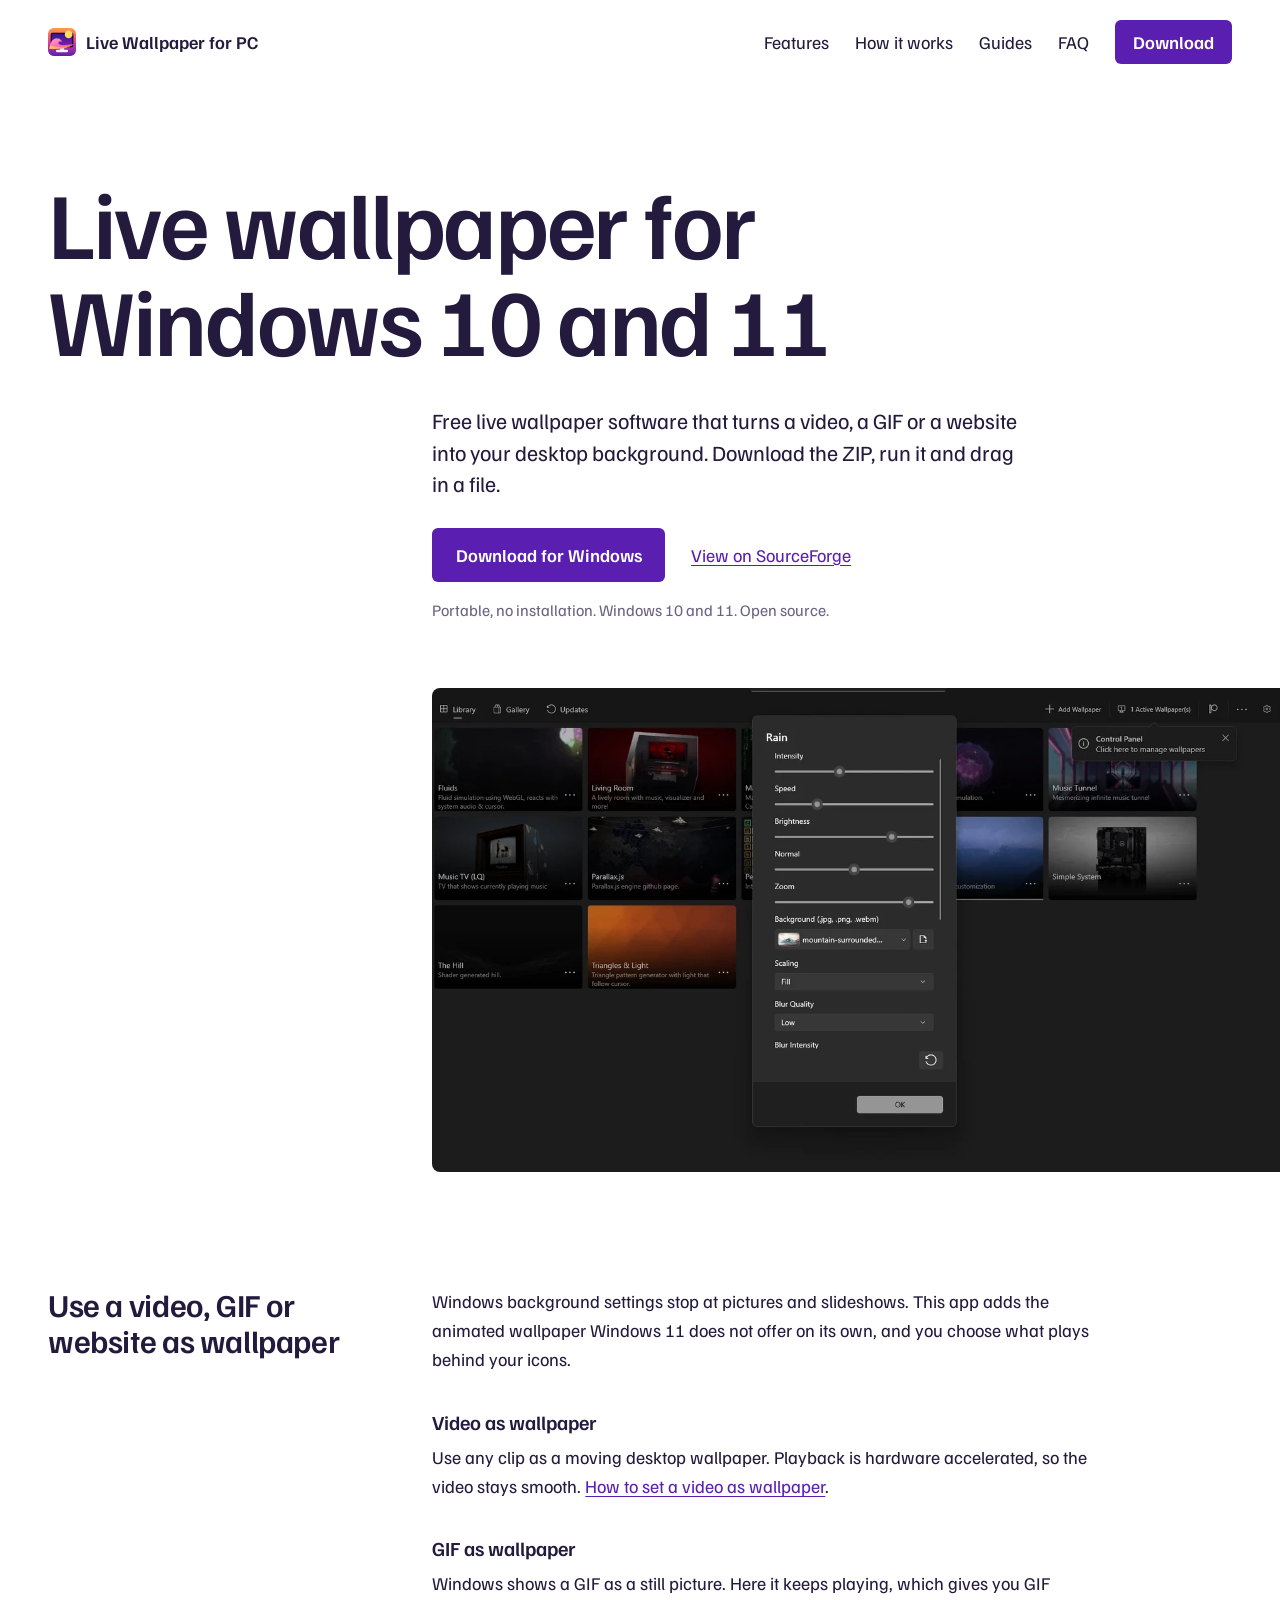
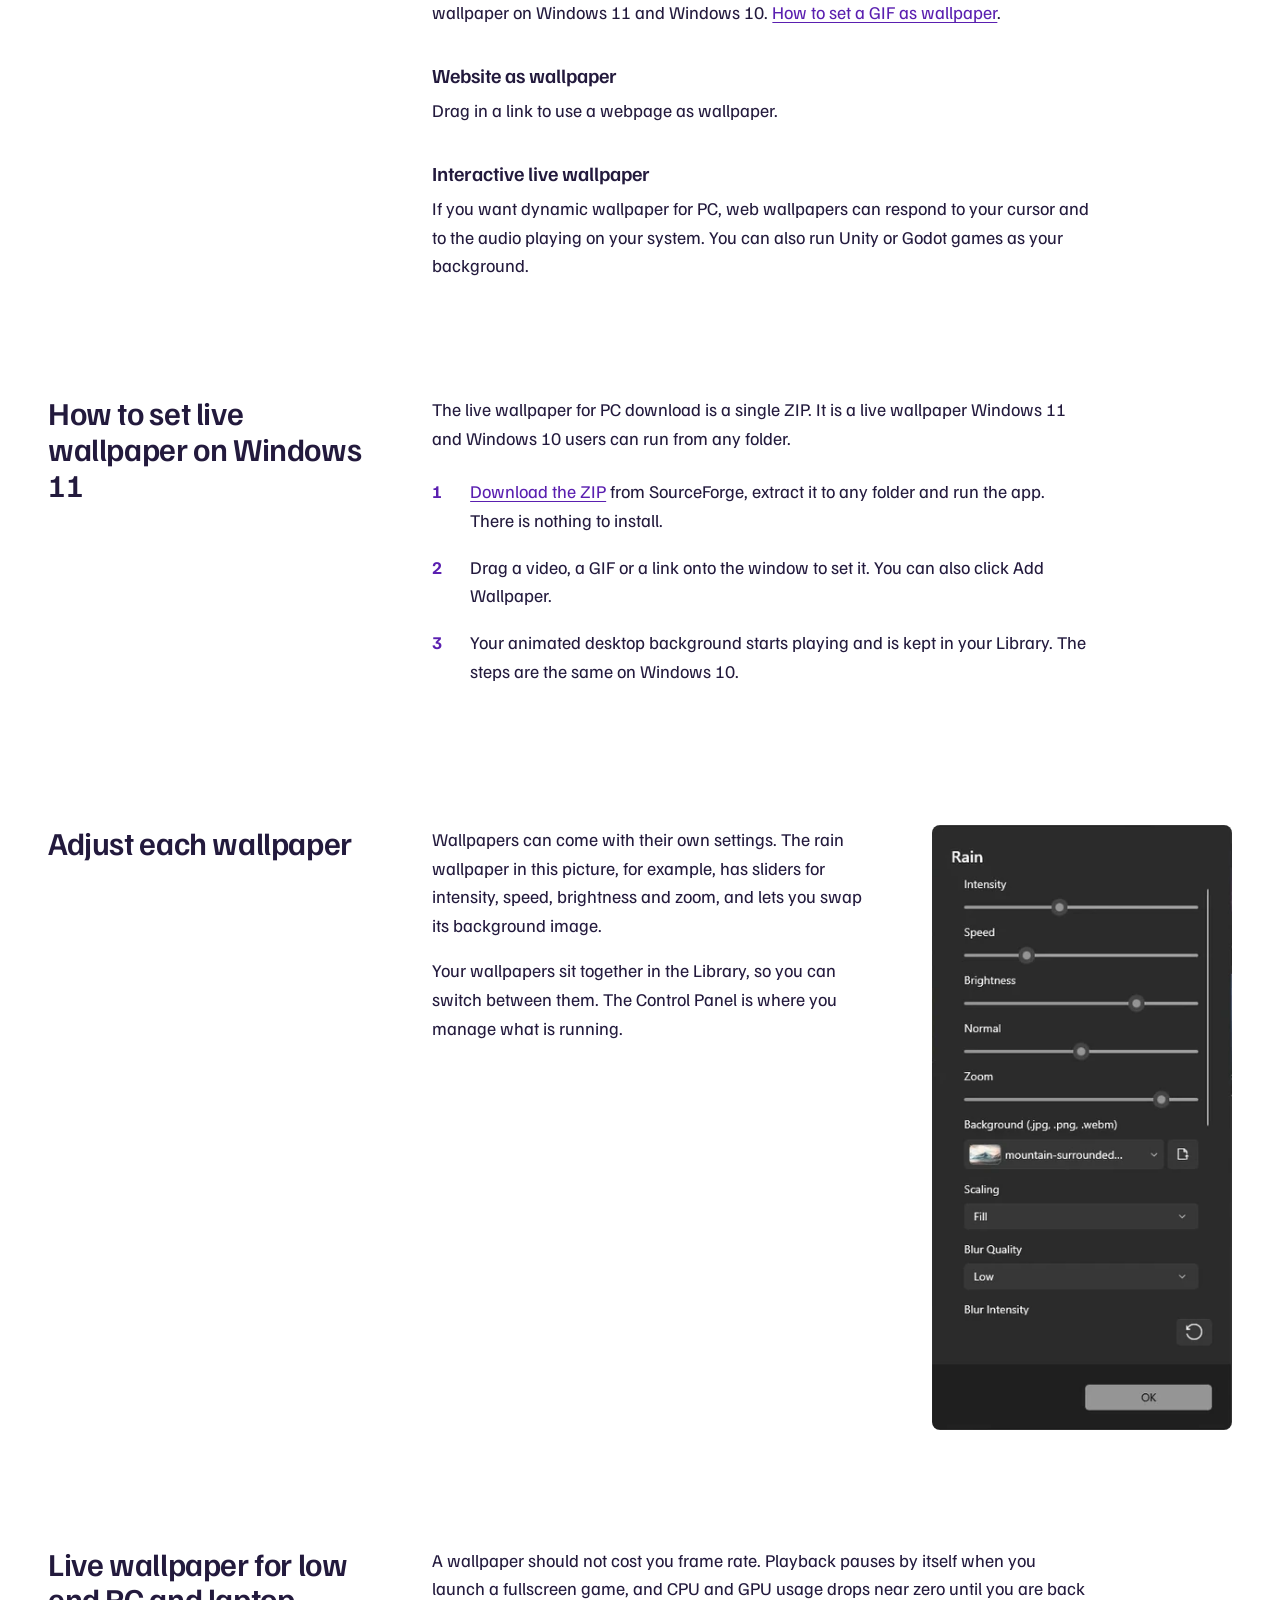
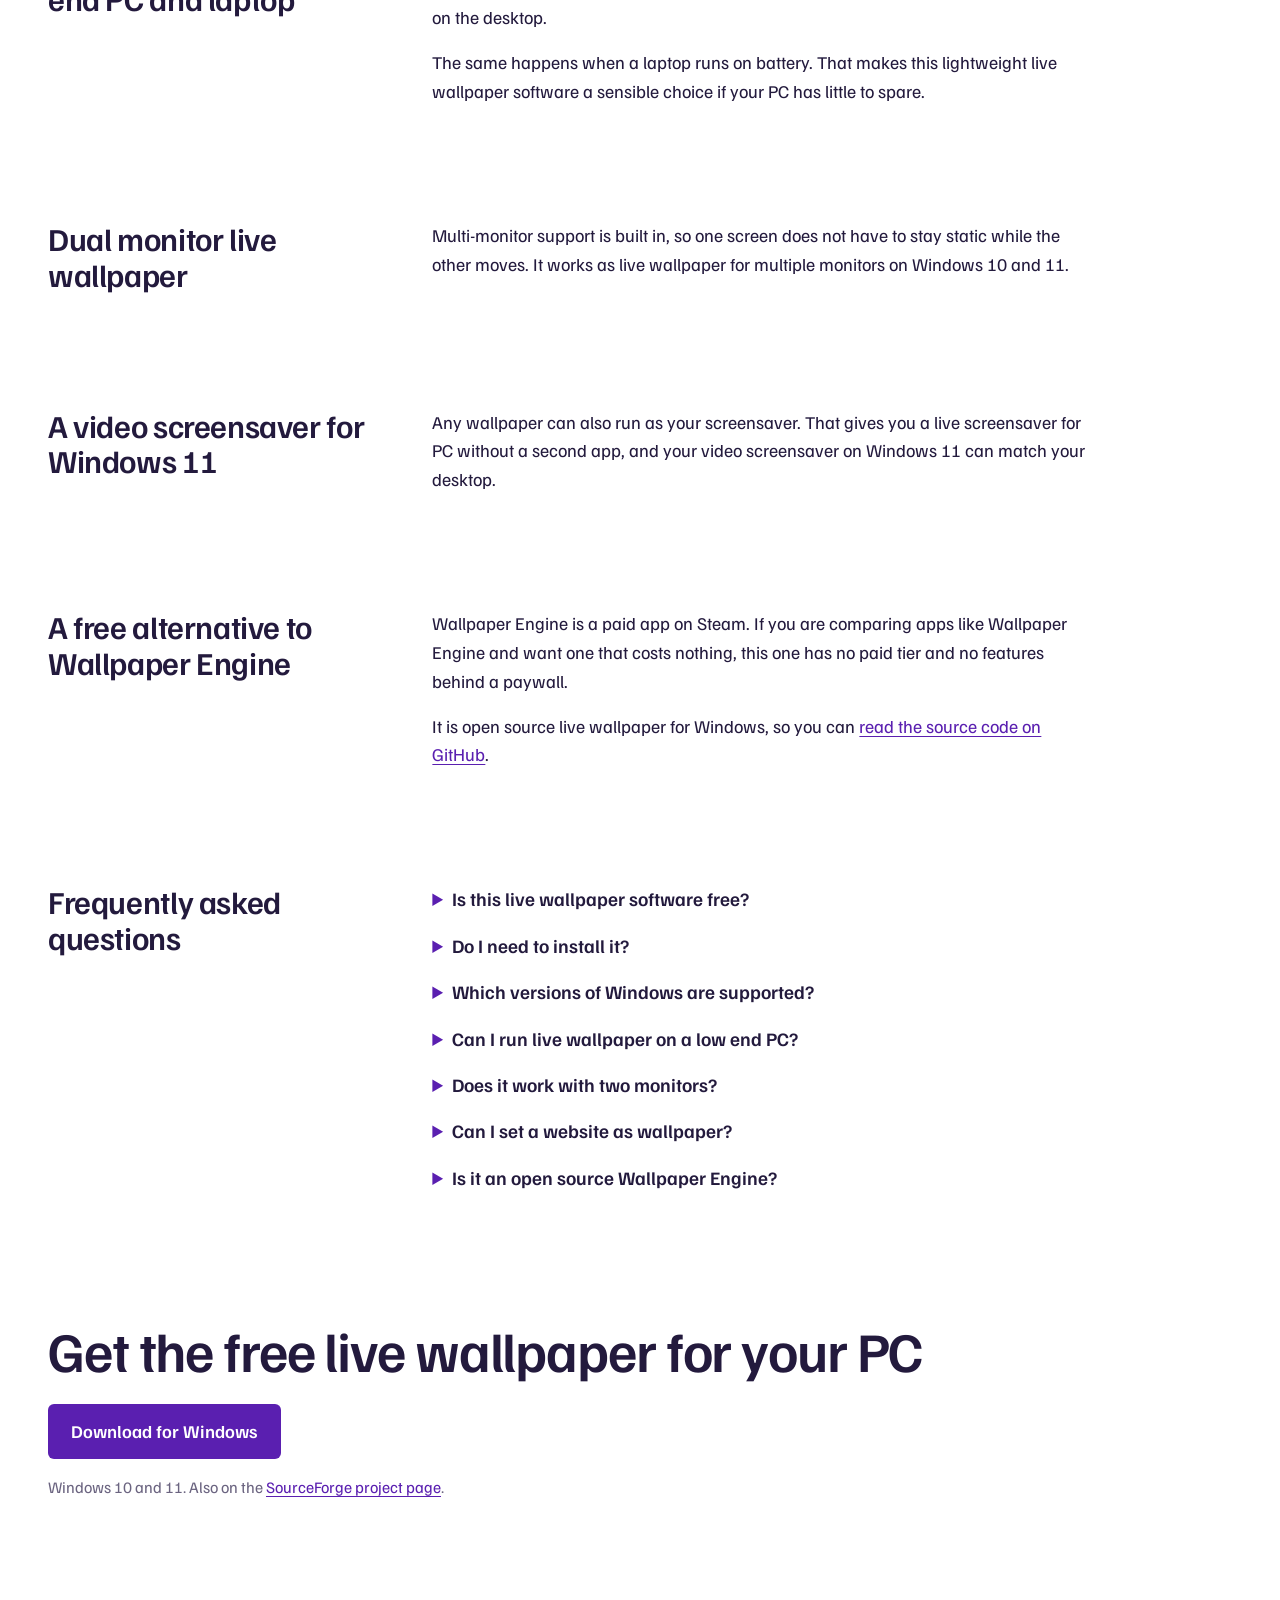
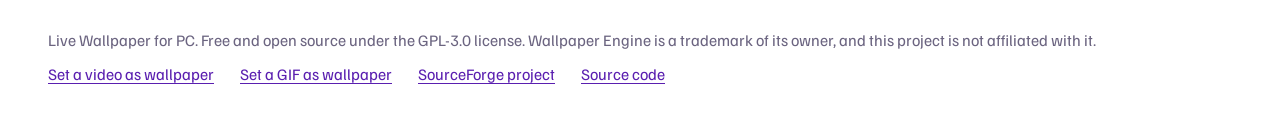
==== docs/index.html @ 4fd2136d "Add files via upload" ====
<!doctype html>
<html lang="en">
<head>
<meta charset="utf-8">
<meta name="viewport" content="width=device-width, initial-scale=1">
<title>Live Wallpaper for Windows 10 and 11: Free Download for PC</title>
<meta name="description" content="Free live wallpaper software for Windows 10 and 11. Set a video, GIF or website as wallpaper, with dual monitor support. Portable and open source.">
<meta name="robots" content="index, follow">
<link rel="canonical" href="https://GITHUB-USER.github.io/live-wallpaper-for-pc/">
<link rel="icon" type="image/png" sizes="32x32" href="assets/favicon-32.png">
<link rel="apple-touch-icon" href="assets/icon-256.png">
<meta property="og:type" content="website">
<meta property="og:site_name" content="Live Wallpaper for PC">
<meta property="og:title" content="Live Wallpaper for Windows 10 and 11: Free Download for PC">
<meta property="og:description" content="Free live wallpaper software for Windows 10 and 11. Set a video, GIF or website as wallpaper, with dual monitor support. Portable and open source.">
<meta property="og:url" content="https://GITHUB-USER.github.io/live-wallpaper-for-pc/">
<meta property="og:image" content="https://GITHUB-USER.github.io/live-wallpaper-for-pc/assets/og-image.png">
<meta property="og:image:width" content="1200">
<meta property="og:image:height" content="630">
<meta name="twitter:card" content="summary_large_image">
<link rel="preload" href="assets/fonts/familjen-grotesk.woff2" as="font" type="font/woff2" crossorigin>
<link rel="stylesheet" href="assets/style.css">
<script type="application/ld+json">{"@context": "https://schema.org", "@type": "WebSite", "name": "Live Wallpaper for PC", "url": "https://GITHUB-USER.github.io/live-wallpaper-for-pc/"}</script>
<script type="application/ld+json">{"@context": "https://schema.org", "@type": "SoftwareApplication", "name": "Live Wallpaper for PC", "url": "https://GITHUB-USER.github.io/live-wallpaper-for-pc/", "description": "Free live wallpaper software for Windows 10 and 11. Set a video, GIF or website as wallpaper, with dual monitor support. Portable and open source.", "applicationCategory": "DesktopEnhancementApplication", "operatingSystem": "Windows 10, Windows 11", "isAccessibleForFree": true, "license": "https://www.gnu.org/licenses/gpl-3.0.html", "downloadUrl": "https://sourceforge.net/projects/SOURCEFORGE-PROJECT/files/latest/download", "image": "https://GITHUB-USER.github.io/live-wallpaper-for-pc/assets/icon-512.png", "screenshot": "https://GITHUB-USER.github.io/live-wallpaper-for-pc/assets/screenshots/app-main.webp", "offers": {"@type": "Offer", "price": "0", "priceCurrency": "USD"}, "featureList": ["Set a video, GIF or webpage as wallpaper", "Interactive web wallpapers", "Unity and Godot games as a background", "Automatic pause in fullscreen games and on battery", "Multi-monitor support", "Use any wallpaper as a screensaver", "Portable, no installation"]}</script>
<script type="application/ld+json">{"@context": "https://schema.org", "@type": "FAQPage", "mainEntity": [{"@type": "Question", "name": "Is this live wallpaper software free?", "acceptedAnswer": {"@type": "Answer", "text": "Yes. It is free and open source under the GPL-3.0 license, with no features locked behind a paywall."}}, {"@type": "Question", "name": "Do I need to install it?", "acceptedAnswer": {"@type": "Answer", "text": "No. It is a portable app: download the ZIP, extract it and run the program."}}, {"@type": "Question", "name": "Which versions of Windows are supported?", "acceptedAnswer": {"@type": "Answer", "text": "Windows 10 and Windows 11. There is no Mac or Linux version."}}, {"@type": "Question", "name": "Can I run live wallpaper on a low end PC?", "acceptedAnswer": {"@type": "Answer", "text": "Playback pauses by itself during a fullscreen game or on battery, which keeps CPU and GPU usage near zero while you need the power for something else. Hardware-accelerated playback handles the rest of the time."}}, {"@type": "Question", "name": "Does it work with two monitors?", "acceptedAnswer": {"@type": "Answer", "text": "Yes. It has multi-monitor support, so it works as dual monitor live wallpaper."}}, {"@type": "Question", "name": "Can I set a website as wallpaper?", "acceptedAnswer": {"@type": "Answer", "text": "Yes. Drag a link onto the app, and the page becomes your background."}}, {"@type": "Question", "name": "Is it an open source Wallpaper Engine?", "acceptedAnswer": {"@type": "Answer", "text": "It is a separate open source project that covers the same idea: video, animated and interactive wallpaper on your desktop."}}]}</script>
</head>
<body>
<a class="skip" href="#main">Skip to content</a>
<header class="top"><div class="wrap">
<a class="brand" href="./"><img src="assets/icon-48.png" width="28" height="28" alt="">Live Wallpaper for PC</a>
<nav aria-label="Main">
<a href="#features">Features</a>
<a href="#how">How it works</a>
<a href="set-video-as-wallpaper/">Guides</a>
<a href="#faq">FAQ</a>
<a class="btn" href="https://sourceforge.net/projects/SOURCEFORGE-PROJECT/files/latest/download">Download</a>
</nav>
</div></header>
<main id="main">
<div class="hero">
<div class="wrap">
<h1>Live wallpaper for Windows 10 and 11</h1>
<div class="hero-text"><div>
<p class="lead">Free live wallpaper software that turns a video, a GIF or a website into your desktop background. Download the ZIP, run it and drag in a file.</p>
<p class="actions"><a class="btn" href="https://sourceforge.net/projects/SOURCEFORGE-PROJECT/files/latest/download">Download for Windows</a><a href="https://sourceforge.net/projects/SOURCEFORGE-PROJECT/">View on SourceForge</a></p>
<p class="note">Portable, no installation. Windows 10 and 11. Open source.</p>
</div></div>
</div>
<img class="shot" src="assets/screenshots/app-main.webp" width="1348" height="770" alt="Library screen of the live wallpaper software with wallpaper previews and the settings panel of a rain wallpaper">
</div>

<div class="wrap">
<section class="row" id="features">
<h2>Use a video, GIF or website as wallpaper</h2>
<div class="body">
<p>Windows background settings stop at pictures and slideshows. This app adds the animated wallpaper Windows 11 does not offer on its own, and you choose what plays behind your icons.</p>
<h3>Video as wallpaper</h3>
<p>Use any clip as a moving desktop wallpaper. Playback is hardware accelerated, so the video stays smooth. <a href="set-video-as-wallpaper/">How to set a video as wallpaper</a>.</p>
<h3>GIF as wallpaper</h3>
<p>Windows shows a GIF as a still picture. Here it keeps playing, which gives you GIF wallpaper on Windows 11 and Windows 10. <a href="set-gif-as-wallpaper/">How to set a GIF as wallpaper</a>.</p>
<h3>Website as wallpaper</h3>
<p>Drag in a link to use a webpage as wallpaper.</p>
<h3>Interactive live wallpaper</h3>
<p>If you want dynamic wallpaper for PC, web wallpapers can respond to your cursor and to the audio playing on your system. You can also run Unity or Godot games as your background.</p>
</div>
</section>

<section class="row" id="how">
<h2>How to set live wallpaper on Windows 11</h2>
<div class="body">
<p>The live wallpaper for PC download is a single ZIP. It is a live wallpaper Windows 11 and Windows 10 users can run from any folder.</p>
<ol class="steps">
<li><a href="https://sourceforge.net/projects/SOURCEFORGE-PROJECT/files/latest/download">Download the ZIP</a> from SourceForge, extract it to any folder and run the app. There is nothing to install.</li>
<li>Drag a video, a GIF or a link onto the window to set it. You can also click Add Wallpaper.</li>
<li>Your animated desktop background starts playing and is kept in your Library. The steps are the same on Windows 10.</li>
</ol>
</div>
</section>

<section class="row">
<h2>Adjust each wallpaper</h2>
<div class="with-image">
<div>
<p>Wallpapers can come with their own settings. The rain wallpaper in this picture, for example, has sliders for intensity, speed, brightness and zoom, and lets you swap its background image.</p>
<p>Your wallpapers sit together in the Library, so you can switch between them. The Control Panel is where you manage what is running.</p>
</div>
<img src="assets/screenshots/wallpaper-settings.webp" width="324" height="654" alt="Settings of the rain wallpaper with sliders for intensity, speed, brightness, normal and zoom">
</div>
</section>

<section class="row">
<h2>Live wallpaper for low end PC and laptop</h2>
<div class="body">
<p>A wallpaper should not cost you frame rate. Playback pauses by itself when you launch a fullscreen game, and CPU and GPU usage drops near zero until you are back on the desktop.</p>
<p>The same happens when a laptop runs on battery. That makes this lightweight live wallpaper software a sensible choice if your PC has little to spare.</p>
</div>
</section>

<section class="row">
<h2>Dual monitor live wallpaper</h2>
<div class="body">
<p>Multi-monitor support is built in, so one screen does not have to stay static while the other moves. It works as live wallpaper for multiple monitors on Windows 10 and 11.</p>
</div>
</section>

<section class="row">
<h2>A video screensaver for Windows 11</h2>
<div class="body">
<p>Any wallpaper can also run as your screensaver. That gives you a live screensaver for PC without a second app, and your video screensaver on Windows 11 can match your desktop.</p>
</div>
</section>

<section class="row">
<h2>A free alternative to Wallpaper Engine</h2>
<div class="body">
<p>Wallpaper Engine is a paid app on Steam. If you are comparing apps like Wallpaper Engine and want one that costs nothing, this one has no paid tier and no features behind a paywall.</p>
<p>It is open source live wallpaper for Windows, so you can <a href="https://github.com/GITHUB-USER/live-wallpaper-for-pc">read the source code on GitHub</a>.</p>
</div>
</section>

<section class="row" id="faq">
<h2>Frequently asked questions</h2>
<div class="body">
<details><summary>Is this live wallpaper software free?</summary><p>Yes. It is free and open source under the GPL-3.0 license, with no features locked behind a paywall.</p></details>
<details><summary>Do I need to install it?</summary><p>No. It is a portable app: download the ZIP, extract it and run the program.</p></details>
<details><summary>Which versions of Windows are supported?</summary><p>Windows 10 and Windows 11. There is no Mac or Linux version.</p></details>
<details><summary>Can I run live wallpaper on a low end PC?</summary><p>Playback pauses by itself during a fullscreen game or on battery, which keeps CPU and GPU usage near zero while you need the power for something else. Hardware-accelerated playback handles the rest of the time.</p></details>
<details><summary>Does it work with two monitors?</summary><p>Yes. It has multi-monitor support, so it works as dual monitor live wallpaper.</p></details>
<details><summary>Can I set a website as wallpaper?</summary><p>Yes. Drag a link onto the app, and the page becomes your background.</p></details>
<details><summary>Is it an open source Wallpaper Engine?</summary><p>It is a separate open source project that covers the same idea: video, animated and interactive wallpaper on your desktop.</p></details>
</div>
</section>

<div class="cta">
<h2>Get the free live wallpaper for your PC</h2>
<a class="btn" href="https://sourceforge.net/projects/SOURCEFORGE-PROJECT/files/latest/download">Download for Windows</a>
<p class="note">Windows 10 and 11. Also on the <a href="https://sourceforge.net/projects/SOURCEFORGE-PROJECT/">SourceForge project page</a>.</p>
</div>
</div>
</main>
<footer><div class="wrap">
<span>Live Wallpaper for PC. Free and open source under the GPL-3.0 license. Wallpaper Engine is a trademark of its owner, and this project is not affiliated with it.</span>
<a href="set-video-as-wallpaper/">Set a video as wallpaper</a>
<a href="set-gif-as-wallpaper/">Set a GIF as wallpaper</a>
<a href="https://sourceforge.net/projects/SOURCEFORGE-PROJECT/">SourceForge project</a>
<a href="https://github.com/GITHUB-USER/live-wallpaper-for-pc">Source code</a>
</div></footer>
</body>
</html>
---- docs/assets/style.css ----
@font-face {
  font-family: "Familjen Grotesk";
  src: url("fonts/familjen-grotesk.woff2") format("woff2");
  font-weight: 400 700;
  font-display: swap;
}

:root {
  --ink: #231a3d;
  --muted: #6b6480;
  --accent: #5a1fb0;
  --accent-dark: #3f1590;
  --pad: clamp(20px, 4vw, 48px);
  --gap: clamp(32px, 4vw, 64px);
  --wrap: min(1240px, 100vw - 2 * var(--pad));
  /* The vertical axis everything below the headline hangs from */
  --axis: calc((var(--wrap) - var(--gap)) / 3.4 + var(--gap));
}

* { box-sizing: border-box; }

html { scroll-behavior: smooth; scroll-padding-top: 24px; }

body {
  margin: 0;
  background: #fff;
  color: var(--ink);
  font: 400 1.125rem/1.6 "Familjen Grotesk", "Segoe UI", system-ui, sans-serif;
  overflow-x: clip;
}

img { display: block; max-width: 100%; height: auto; }

a { color: var(--accent); text-underline-offset: .18em; }
a:hover { color: var(--accent-dark); }

:focus-visible { outline: 3px solid var(--accent); outline-offset: 3px; }

.skip {
  position: absolute;
  left: -999px;
  background: #fff;
  padding: 8px 12px;
}
.skip:focus { left: 12px; top: 12px; z-index: 2; }

.wrap { width: var(--wrap); margin-inline: auto; }

h1, h2, h3 { font-weight: 600; line-height: 1.12; margin: 0; }
h1 { font-size: clamp(2.75rem, 7.4vw, 6rem); letter-spacing: -.025em; line-height: 1.02; max-width: 15ch; }
h2 { font-size: clamp(1.625rem, 2.5vw, 2.125rem); letter-spacing: -.012em; }
h3 { font-size: 1.25rem; line-height: 1.25; }

p { margin: 0; }

/* Header */
.top .wrap {
  display: flex;
  flex-wrap: wrap;
  align-items: center;
  justify-content: space-between;
  gap: 12px 32px;
  padding-block: 20px;
}
.brand {
  display: inline-flex;
  align-items: center;
  gap: 10px;
  color: var(--ink);
  font-weight: 600;
  text-decoration: none;
}
.top nav { display: flex; flex-wrap: wrap; align-items: center; gap: 8px 26px; }
.top nav a:not(.btn) { color: var(--ink); text-decoration: none; }
.top nav a:not(.btn):hover { color: var(--accent); text-decoration: underline; }

.btn {
  display: inline-block;
  background: var(--accent);
  color: #fff;
  font-weight: 600;
  text-decoration: none;
  padding: .72em 1.3em;
  border-radius: 6px;
}
.btn:hover { background: var(--accent-dark); color: #fff; }
.top .btn { padding: .42em 1em; }

/* Hero */
.hero { padding-top: clamp(40px, 7vw, 96px); }
.hero-text {
  display: grid;
  grid-template-columns: minmax(0, 1fr) minmax(0, 2.4fr);
  column-gap: var(--gap);
  margin-top: clamp(24px, 3vw, 40px);
}
.hero-text > div { grid-column: 2; max-width: 60ch; }
.lead { font-size: clamp(1.25rem, 1.7vw, 1.4375rem); line-height: 1.45; }
.actions {
  display: flex;
  flex-wrap: wrap;
  align-items: center;
  gap: 12px 26px;
  margin-top: 28px;
}
.note { color: var(--muted); font-size: 1rem; margin-top: 16px; }
.shot {
  width: calc(100vw - (100vw - var(--wrap)) / 2 - var(--axis));
  max-width: none;
  margin-top: clamp(40px, 5vw, 64px);
  margin-left: calc((100vw - var(--wrap)) / 2 + var(--axis));
  border-radius: 8px 0 0 8px;
}

/* Sections: heading in the margin, content on the axis */
.row {
  display: grid;
  grid-template-columns: minmax(0, 1fr) minmax(0, 2.4fr);
  column-gap: var(--gap);
  margin-top: clamp(64px, 9vw, 128px);
}
.body { max-width: 66ch; }
.body > * + * { margin-top: 16px; }
.body h3 { margin-top: 36px; }
.body h3:first-child { margin-top: 0; }
.body h3 + p { margin-top: 8px; }

.with-image {
  display: grid;
  grid-template-columns: minmax(0, 1fr) minmax(0, 300px);
  gap: var(--gap);
  align-items: start;
}
.with-image > div > * + * { margin-top: 16px; }
.with-image img { border-radius: 8px; }

.steps { margin: 0; padding: 0; list-style: none; counter-reset: step; }
.body > .steps { margin-block: 24px; }
.steps li { counter-increment: step; position: relative; padding-left: 2.1em; }
.steps li + li { margin-top: 18px; }
.steps li::before {
  content: counter(step);
  position: absolute;
  left: 0;
  color: var(--accent);
  font-weight: 700;
}

details + details { margin-top: 18px; }
summary { cursor: pointer; font-weight: 600; font-size: 1.1875rem; }
summary::marker { color: var(--accent); }
details p { margin-top: 8px; }

.cta { margin-block: clamp(72px, 10vw, 136px); }
.cta h2 { font-size: clamp(2rem, 4.4vw, 3.5rem); letter-spacing: -.02em; line-height: 1.05; }
.cta .btn { margin-top: 24px; }

/* Guides */
.crumbs { color: var(--muted); font-size: 1rem; margin-top: clamp(24px, 4vw, 48px); }
.guide h1 { font-size: clamp(2.375rem, 5.2vw, 4.25rem); max-width: 18ch; margin-top: 20px; }
.guide .hero-text .note { margin-top: 0; margin-bottom: 16px; }
table { width: 100%; border-collapse: collapse; }
th, td { text-align: left; vertical-align: top; padding: 10px 24px 10px 0; border-bottom: 1px solid #e6e2ee; }
th { font-weight: 600; }

/* Footer */
footer { color: var(--muted); font-size: 1rem; padding-bottom: 40px; }
footer .wrap { display: flex; flex-wrap: wrap; gap: 8px 26px; }
footer span { flex-basis: 100%; }

@media (max-width: 820px) {
  .hero-text, .row { display: block; }
  .row > h2 { margin-bottom: 20px; }
  .hero-text > div { max-width: none; }
  .shot { width: 100%; margin-left: 0; border-radius: 0; }
  .with-image { display: block; }
  .with-image img { margin-top: 24px; max-width: 300px; }
  table { font-size: 1rem; }
}

@media (prefers-reduced-motion: reduce) {
  html { scroll-behavior: auto; }
}
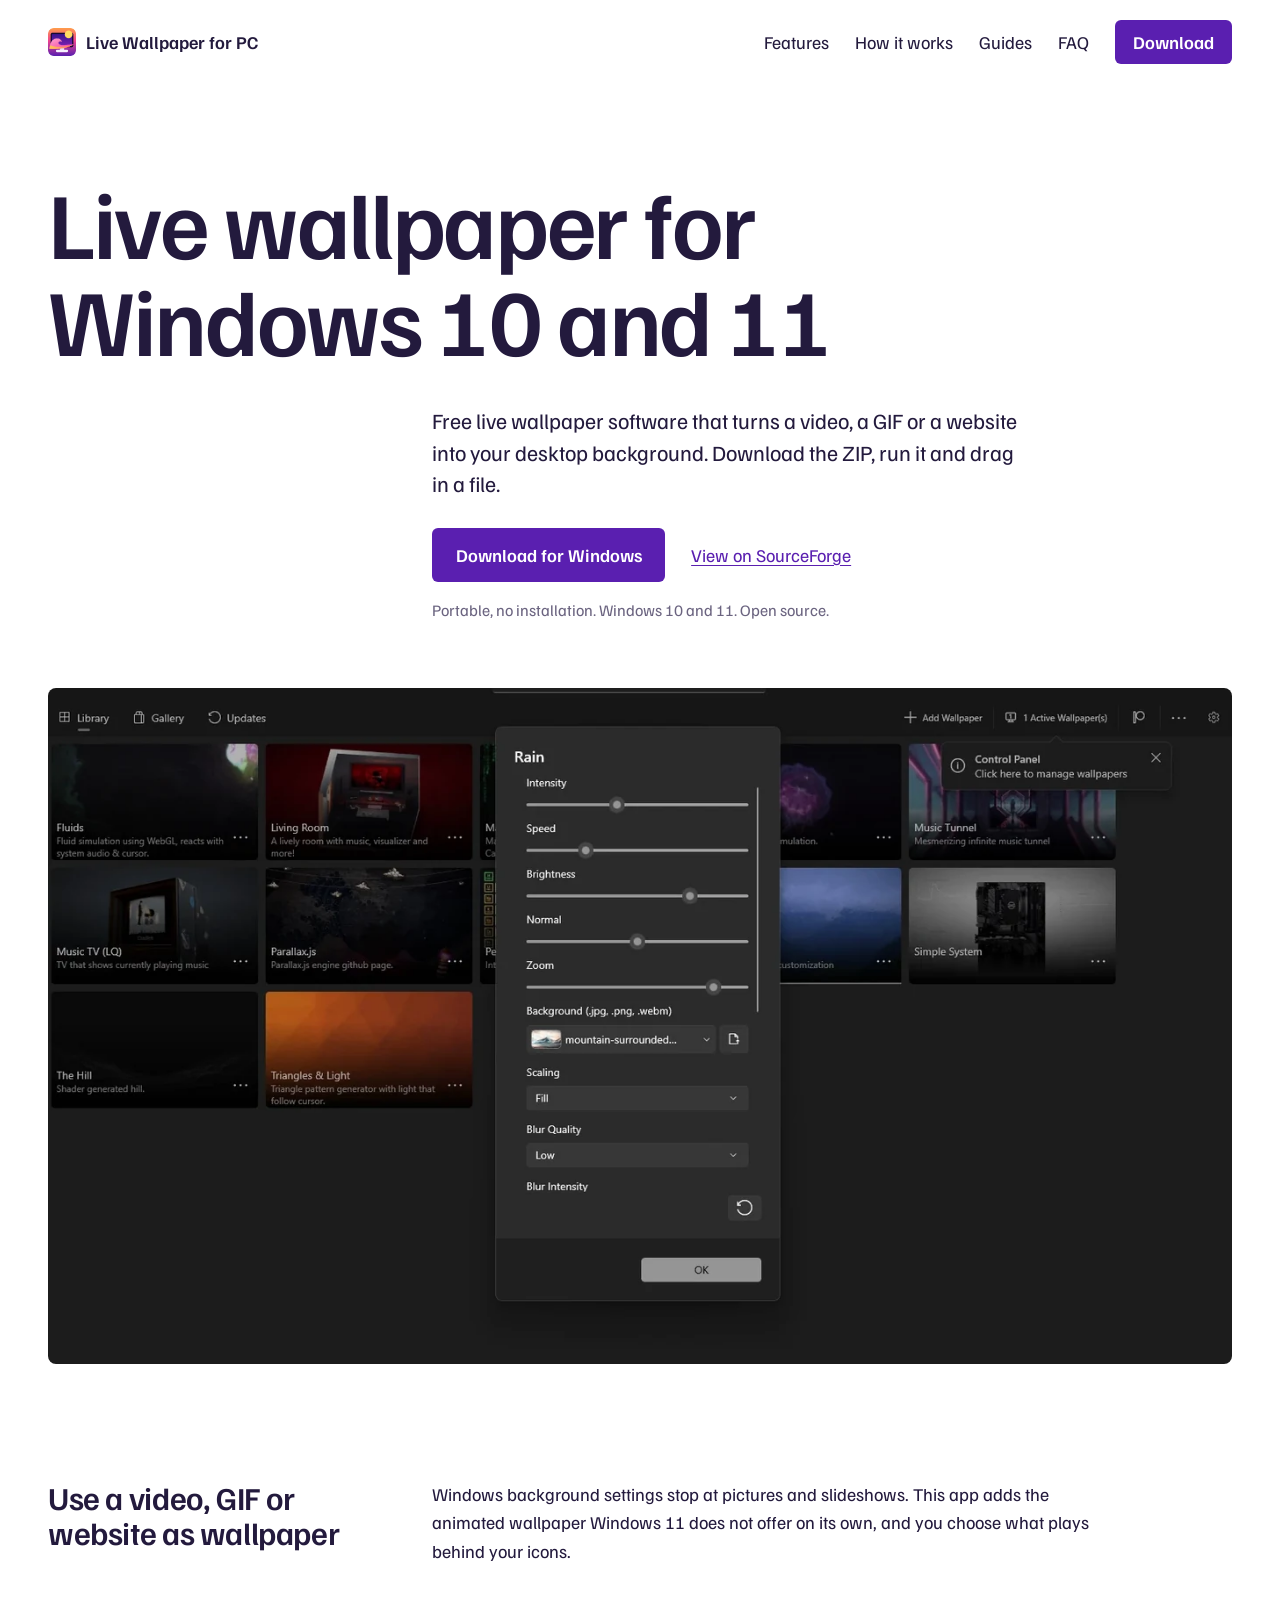
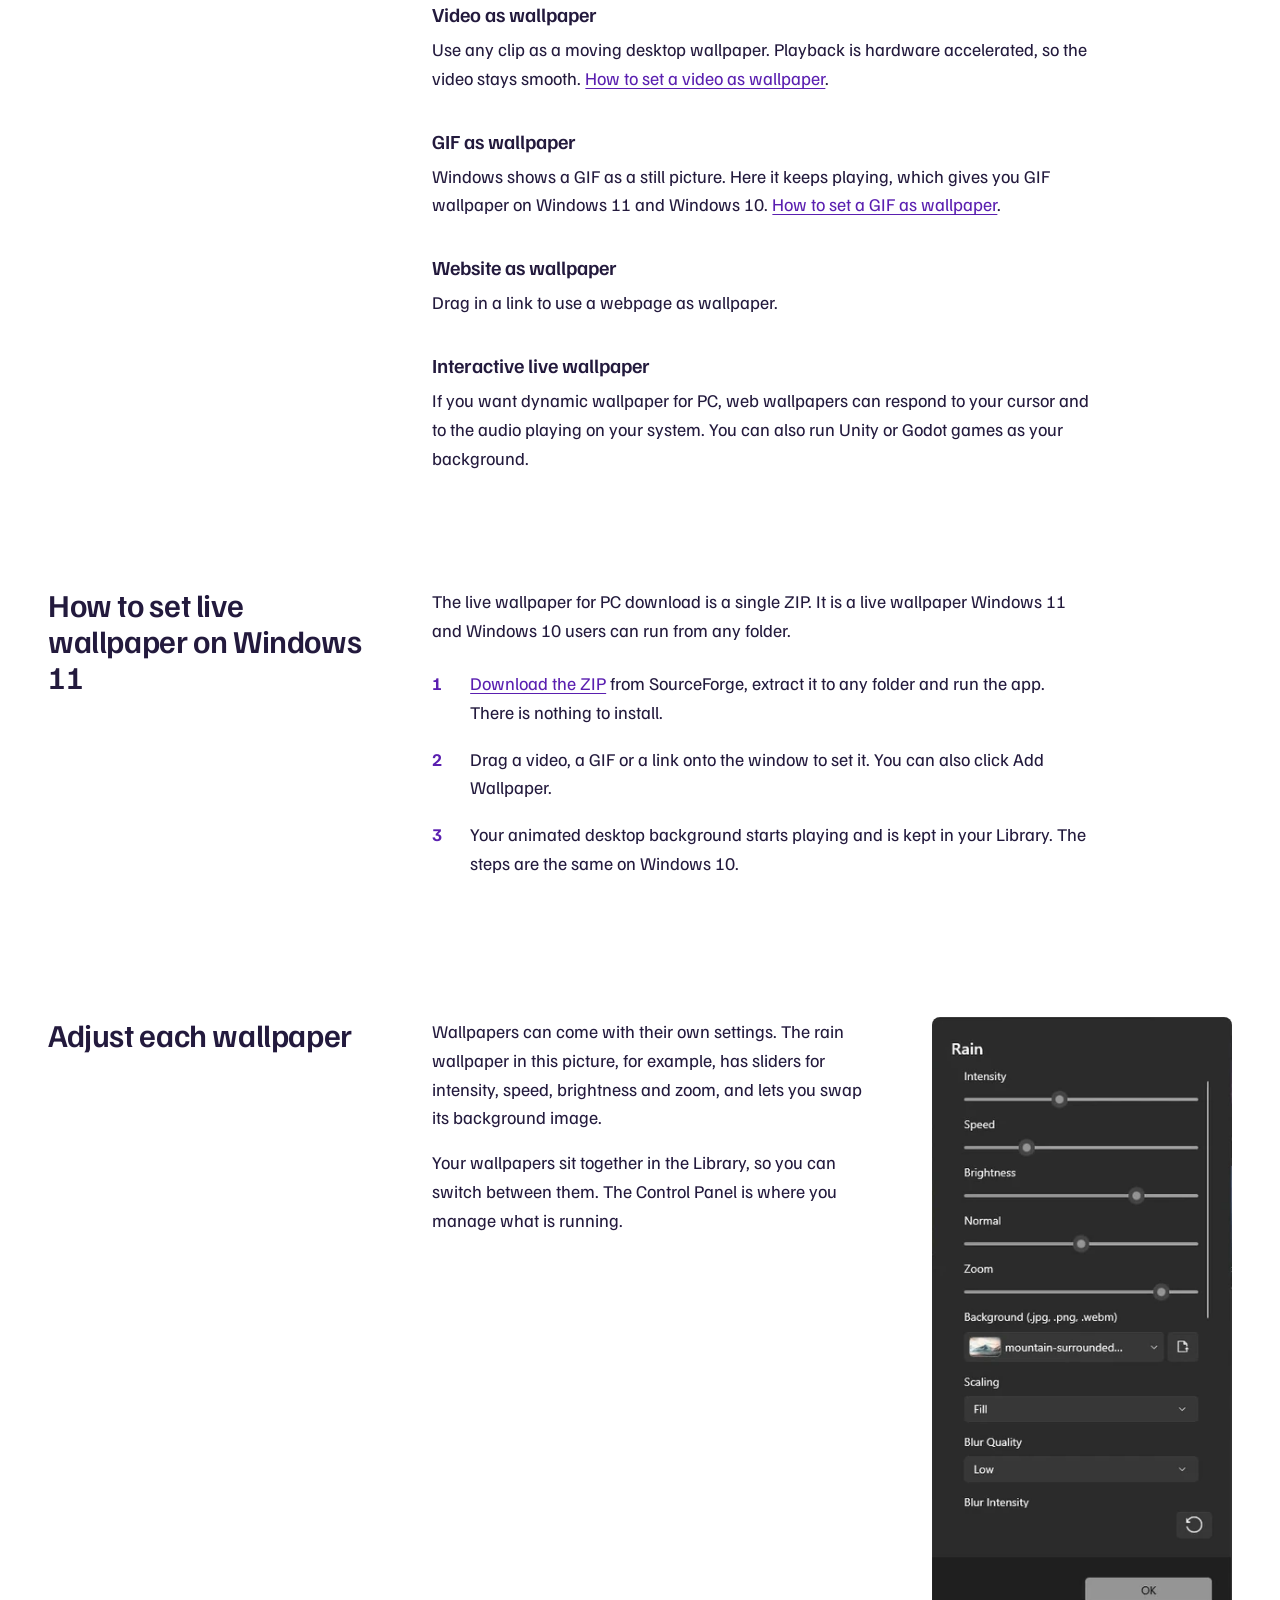
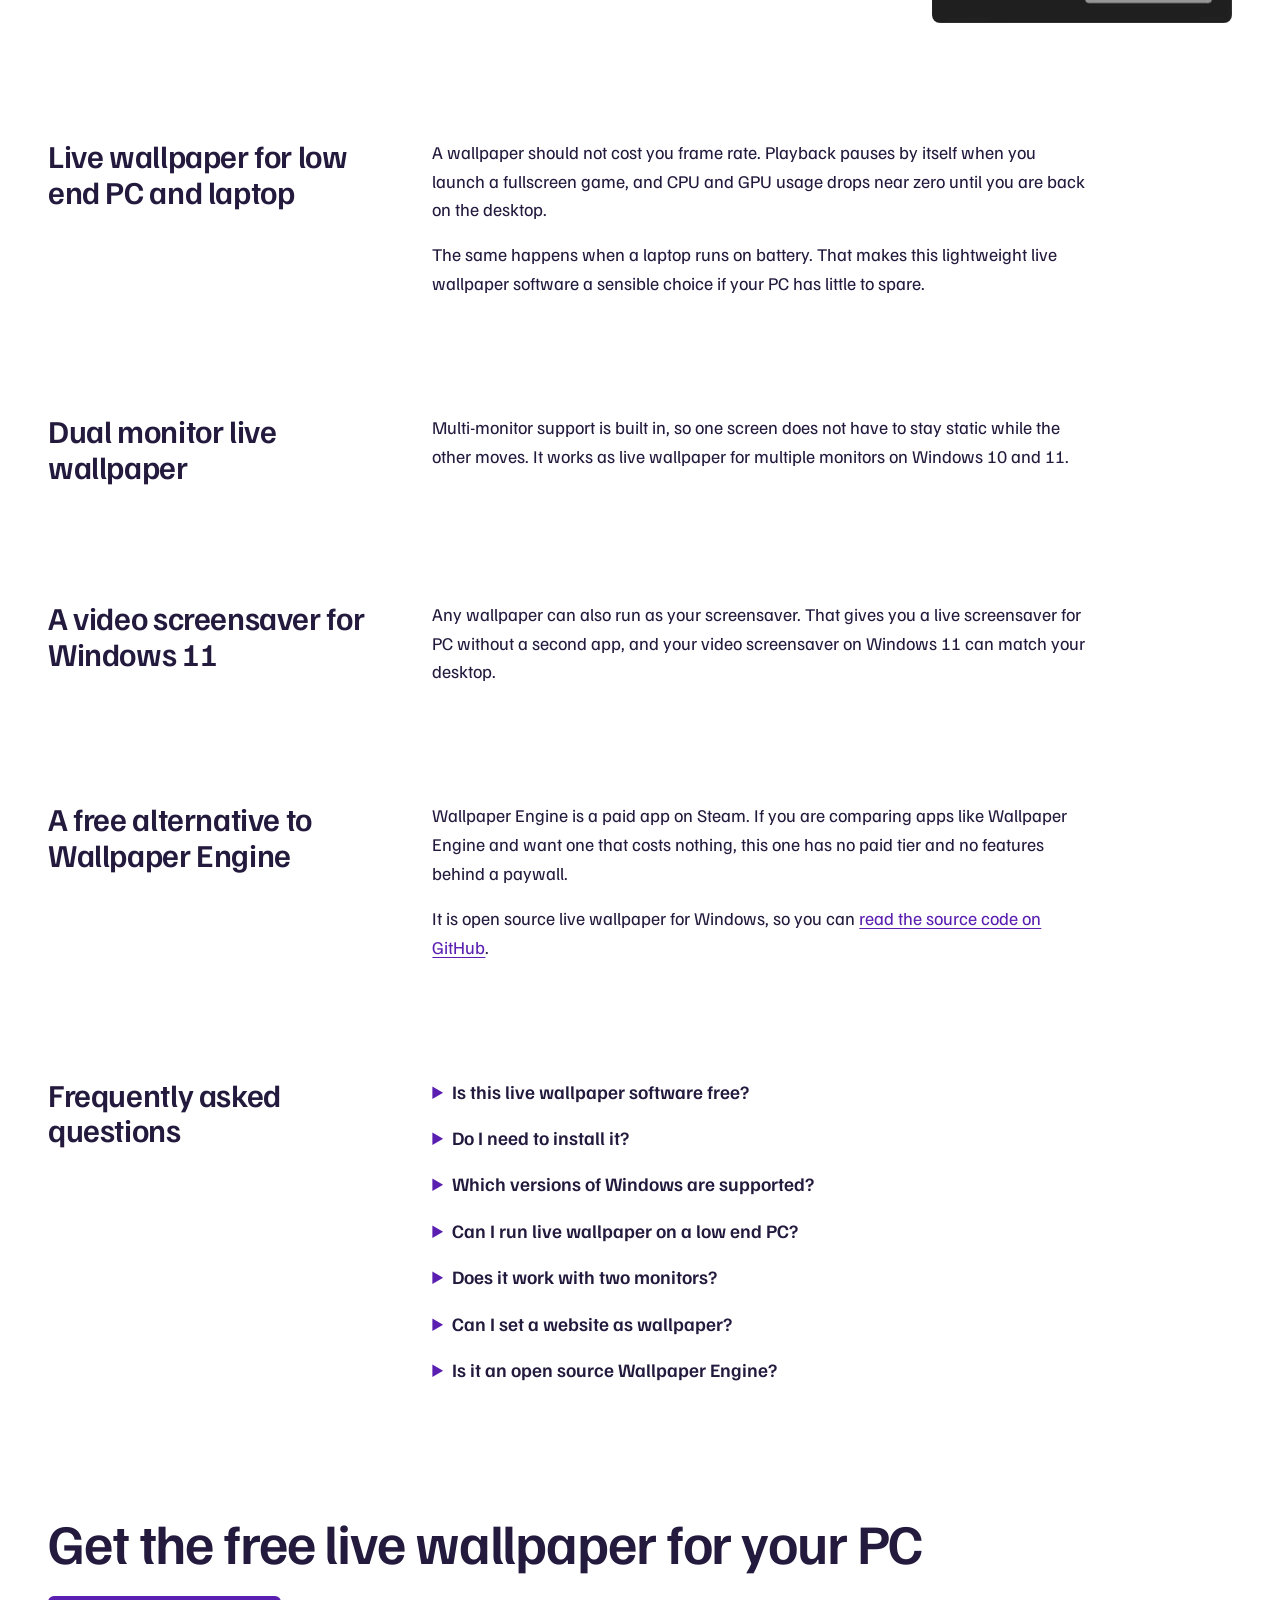
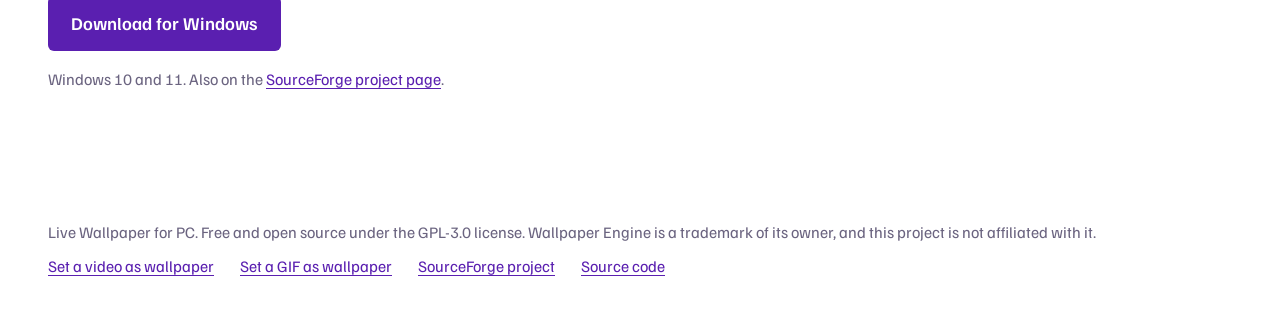
==== commit 73c4d5fd: "Add files via upload" ====
--- a/docs/index.html
+++ b/docs/index.html
@@ -6,22 +6,22 @@
 <title>Live Wallpaper for Windows 10 and 11: Free Download for PC</title>
 <meta name="description" content="Free live wallpaper software for Windows 10 and 11. Set a video, GIF or website as wallpaper, with dual monitor support. Portable and open source.">
 <meta name="robots" content="index, follow">
-<link rel="canonical" href="https://GITHUB-USER.github.io/live-wallpaper-for-pc/">
+<link rel="canonical" href="https://viceroyprogress.github.io/live-wallpaper-for-pc/">
 <link rel="icon" type="image/png" sizes="32x32" href="assets/favicon-32.png">
 <link rel="apple-touch-icon" href="assets/icon-256.png">
 <meta property="og:type" content="website">
 <meta property="og:site_name" content="Live Wallpaper for PC">
 <meta property="og:title" content="Live Wallpaper for Windows 10 and 11: Free Download for PC">
 <meta property="og:description" content="Free live wallpaper software for Windows 10 and 11. Set a video, GIF or website as wallpaper, with dual monitor support. Portable and open source.">
-<meta property="og:url" content="https://GITHUB-USER.github.io/live-wallpaper-for-pc/">
-<meta property="og:image" content="https://GITHUB-USER.github.io/live-wallpaper-for-pc/assets/og-image.png">
+<meta property="og:url" content="https://viceroyprogress.github.io/live-wallpaper-for-pc/">
+<meta property="og:image" content="https://viceroyprogress.github.io/live-wallpaper-for-pc/assets/og-image.png">
 <meta property="og:image:width" content="1200">
 <meta property="og:image:height" content="630">
 <meta name="twitter:card" content="summary_large_image">
 <link rel="preload" href="assets/fonts/familjen-grotesk.woff2" as="font" type="font/woff2" crossorigin>
 <link rel="stylesheet" href="assets/style.css">
-<script type="application/ld+json">{"@context": "https://schema.org", "@type": "WebSite", "name": "Live Wallpaper for PC", "url": "https://GITHUB-USER.github.io/live-wallpaper-for-pc/"}</script>
-<script type="application/ld+json">{"@context": "https://schema.org", "@type": "SoftwareApplication", "name": "Live Wallpaper for PC", "url": "https://GITHUB-USER.github.io/live-wallpaper-for-pc/", "description": "Free live wallpaper software for Windows 10 and 11. Set a video, GIF or website as wallpaper, with dual monitor support. Portable and open source.", "applicationCategory": "DesktopEnhancementApplication", "operatingSystem": "Windows 10, Windows 11", "isAccessibleForFree": true, "license": "https://www.gnu.org/licenses/gpl-3.0.html", "downloadUrl": "https://sourceforge.net/projects/SOURCEFORGE-PROJECT/files/latest/download", "image": "https://GITHUB-USER.github.io/live-wallpaper-for-pc/assets/icon-512.png", "screenshot": "https://GITHUB-USER.github.io/live-wallpaper-for-pc/assets/screenshots/app-main.webp", "offers": {"@type": "Offer", "price": "0", "priceCurrency": "USD"}, "featureList": ["Set a video, GIF or webpage as wallpaper", "Interactive web wallpapers", "Unity and Godot games as a background", "Automatic pause in fullscreen games and on battery", "Multi-monitor support", "Use any wallpaper as a screensaver", "Portable, no installation"]}</script>
+<script type="application/ld+json">{"@context": "https://schema.org", "@type": "WebSite", "name": "Live Wallpaper for PC", "url": "https://viceroyprogress.github.io/live-wallpaper-for-pc/"}</script>
+<script type="application/ld+json">{"@context": "https://schema.org", "@type": "SoftwareApplication", "name": "Live Wallpaper for PC", "url": "https://viceroyprogress.github.io/live-wallpaper-for-pc/", "description": "Free live wallpaper software for Windows 10 and 11. Set a video, GIF or website as wallpaper, with dual monitor support. Portable and open source.", "applicationCategory": "DesktopEnhancementApplication", "operatingSystem": "Windows 10, Windows 11", "isAccessibleForFree": true, "license": "https://www.gnu.org/licenses/gpl-3.0.html", "downloadUrl": "https://sourceforge.net/projects/live-wallpaper/files/latest/download", "image": "https://viceroyprogress.github.io/live-wallpaper-for-pc/assets/icon-512.png", "screenshot": "https://viceroyprogress.github.io/live-wallpaper-for-pc/assets/screenshots/app-main.webp", "offers": {"@type": "Offer", "price": "0", "priceCurrency": "USD"}, "featureList": ["Set a video, GIF or webpage as wallpaper", "Interactive web wallpapers", "Unity and Godot games as a background", "Automatic pause in fullscreen games and on battery", "Multi-monitor support", "Use any wallpaper as a screensaver", "Portable, no installation"]}</script>
 <script type="application/ld+json">{"@context": "https://schema.org", "@type": "FAQPage", "mainEntity": [{"@type": "Question", "name": "Is this live wallpaper software free?", "acceptedAnswer": {"@type": "Answer", "text": "Yes. It is free and open source under the GPL-3.0 license, with no features locked behind a paywall."}}, {"@type": "Question", "name": "Do I need to install it?", "acceptedAnswer": {"@type": "Answer", "text": "No. It is a portable app: download the ZIP, extract it and run the program."}}, {"@type": "Question", "name": "Which versions of Windows are supported?", "acceptedAnswer": {"@type": "Answer", "text": "Windows 10 and Windows 11. There is no Mac or Linux version."}}, {"@type": "Question", "name": "Can I run live wallpaper on a low end PC?", "acceptedAnswer": {"@type": "Answer", "text": "Playback pauses by itself during a fullscreen game or on battery, which keeps CPU and GPU usage near zero while you need the power for something else. Hardware-accelerated playback handles the rest of the time."}}, {"@type": "Question", "name": "Does it work with two monitors?", "acceptedAnswer": {"@type": "Answer", "text": "Yes. It has multi-monitor support, so it works as dual monitor live wallpaper."}}, {"@type": "Question", "name": "Can I set a website as wallpaper?", "acceptedAnswer": {"@type": "Answer", "text": "Yes. Drag a link onto the app, and the page becomes your background."}}, {"@type": "Question", "name": "Is it an open source Wallpaper Engine?", "acceptedAnswer": {"@type": "Answer", "text": "It is a separate open source project that covers the same idea: video, animated and interactive wallpaper on your desktop."}}]}</script>
 </head>
 <body>
@@ -33,7 +33,7 @@
 <a href="#how">How it works</a>
 <a href="set-video-as-wallpaper/">Guides</a>
 <a href="#faq">FAQ</a>
-<a class="btn" href="https://sourceforge.net/projects/SOURCEFORGE-PROJECT/files/latest/download">Download</a>
+<a class="btn" href="https://sourceforge.net/projects/live-wallpaper/files/latest/download">Download</a>
 </nav>
 </div></header>
 <main id="main">
@@ -42,11 +42,11 @@
 <h1>Live wallpaper for Windows 10 and 11</h1>
 <div class="hero-text"><div>
 <p class="lead">Free live wallpaper software that turns a video, a GIF or a website into your desktop background. Download the ZIP, run it and drag in a file.</p>
-<p class="actions"><a class="btn" href="https://sourceforge.net/projects/SOURCEFORGE-PROJECT/files/latest/download">Download for Windows</a><a href="https://sourceforge.net/projects/SOURCEFORGE-PROJECT/">View on SourceForge</a></p>
+<p class="actions"><a class="btn" href="https://sourceforge.net/projects/live-wallpaper/files/latest/download">Download for Windows</a><a href="https://sourceforge.net/projects/live-wallpaper/">View on SourceForge</a></p>
 <p class="note">Portable, no installation. Windows 10 and 11. Open source.</p>
 </div></div>
+<img class="shot" src="assets/screenshots/app-main.webp" width="1348" height="770" alt="Library screen of the live wallpaper software with wallpaper previews and the settings panel of a rain wallpaper">
 </div>
-<img class="shot" src="assets/screenshots/app-main.webp" width="1348" height="770" alt="Library screen of the live wallpaper software with wallpaper previews and the settings panel of a rain wallpaper">
 </div>
 
 <div class="wrap">
@@ -70,7 +70,7 @@
 <div class="body">
 <p>The live wallpaper for PC download is a single ZIP. It is a live wallpaper Windows 11 and Windows 10 users can run from any folder.</p>
 <ol class="steps">
-<li><a href="https://sourceforge.net/projects/SOURCEFORGE-PROJECT/files/latest/download">Download the ZIP</a> from SourceForge, extract it to any folder and run the app. There is nothing to install.</li>
+<li><a href="https://sourceforge.net/projects/live-wallpaper/files/latest/download">Download the ZIP</a> from SourceForge, extract it to any folder and run the app. There is nothing to install.</li>
 <li>Drag a video, a GIF or a link onto the window to set it. You can also click Add Wallpaper.</li>
 <li>Your animated desktop background starts playing and is kept in your Library. The steps are the same on Windows 10.</li>
 </ol>
@@ -114,7 +114,7 @@
 <h2>A free alternative to Wallpaper Engine</h2>
 <div class="body">
 <p>Wallpaper Engine is a paid app on Steam. If you are comparing apps like Wallpaper Engine and want one that costs nothing, this one has no paid tier and no features behind a paywall.</p>
-<p>It is open source live wallpaper for Windows, so you can <a href="https://github.com/GITHUB-USER/live-wallpaper-for-pc">read the source code on GitHub</a>.</p>
+<p>It is open source live wallpaper for Windows, so you can <a href="https://github.com/ViceroyProgress/live-wallpaper-for-pc">read the source code on GitHub</a>.</p>
 </div>
 </section>
 
@@ -133,8 +133,8 @@
 
 <div class="cta">
 <h2>Get the free live wallpaper for your PC</h2>
-<a class="btn" href="https://sourceforge.net/projects/SOURCEFORGE-PROJECT/files/latest/download">Download for Windows</a>
-<p class="note">Windows 10 and 11. Also on the <a href="https://sourceforge.net/projects/SOURCEFORGE-PROJECT/">SourceForge project page</a>.</p>
+<a class="btn" href="https://sourceforge.net/projects/live-wallpaper/files/latest/download">Download for Windows</a>
+<p class="note">Windows 10 and 11. Also on the <a href="https://sourceforge.net/projects/live-wallpaper/">SourceForge project page</a>.</p>
 </div>
 </div>
 </main>
@@ -142,8 +142,8 @@
 <span>Live Wallpaper for PC. Free and open source under the GPL-3.0 license. Wallpaper Engine is a trademark of its owner, and this project is not affiliated with it.</span>
 <a href="set-video-as-wallpaper/">Set a video as wallpaper</a>
 <a href="set-gif-as-wallpaper/">Set a GIF as wallpaper</a>
-<a href="https://sourceforge.net/projects/SOURCEFORGE-PROJECT/">SourceForge project</a>
-<a href="https://github.com/GITHUB-USER/live-wallpaper-for-pc">Source code</a>
+<a href="https://sourceforge.net/projects/live-wallpaper/">SourceForge project</a>
+<a href="https://github.com/ViceroyProgress/live-wallpaper-for-pc">Source code</a>
 </div></footer>
 </body>
 </html>
--- a/docs/assets/style.css
+++ b/docs/assets/style.css
@@ -12,9 +12,6 @@
   --accent-dark: #3f1590;
   --pad: clamp(20px, 4vw, 48px);
   --gap: clamp(32px, 4vw, 64px);
-  --wrap: min(1240px, 100vw - 2 * var(--pad));
-  /* The vertical axis everything below the headline hangs from */
-  --axis: calc((var(--wrap) - var(--gap)) / 3.4 + var(--gap));
 }
 
 * { box-sizing: border-box; }
@@ -44,7 +41,7 @@
 }
 .skip:focus { left: 12px; top: 12px; z-index: 2; }
 
-.wrap { width: var(--wrap); margin-inline: auto; }
+.wrap { width: min(1240px, 100% - 2 * var(--pad)); margin-inline: auto; }
 
 h1, h2, h3 { font-weight: 600; line-height: 1.12; margin: 0; }
 h1 { font-size: clamp(2.75rem, 7.4vw, 6rem); letter-spacing: -.025em; line-height: 1.02; max-width: 15ch; }
@@ -105,11 +102,9 @@
 }
 .note { color: var(--muted); font-size: 1rem; margin-top: 16px; }
 .shot {
-  width: calc(100vw - (100vw - var(--wrap)) / 2 - var(--axis));
-  max-width: none;
+  width: 100%;
   margin-top: clamp(40px, 5vw, 64px);
-  margin-left: calc((100vw - var(--wrap)) / 2 + var(--axis));
-  border-radius: 8px 0 0 8px;
+  border-radius: 8px;
 }
 
 /* Sections: heading in the margin, content on the axis */
@@ -172,7 +167,6 @@
   .hero-text, .row { display: block; }
   .row > h2 { margin-bottom: 20px; }
   .hero-text > div { max-width: none; }
-  .shot { width: 100%; margin-left: 0; border-radius: 0; }
   .with-image { display: block; }
   .with-image img { margin-top: 24px; max-width: 300px; }
   table { font-size: 1rem; }
